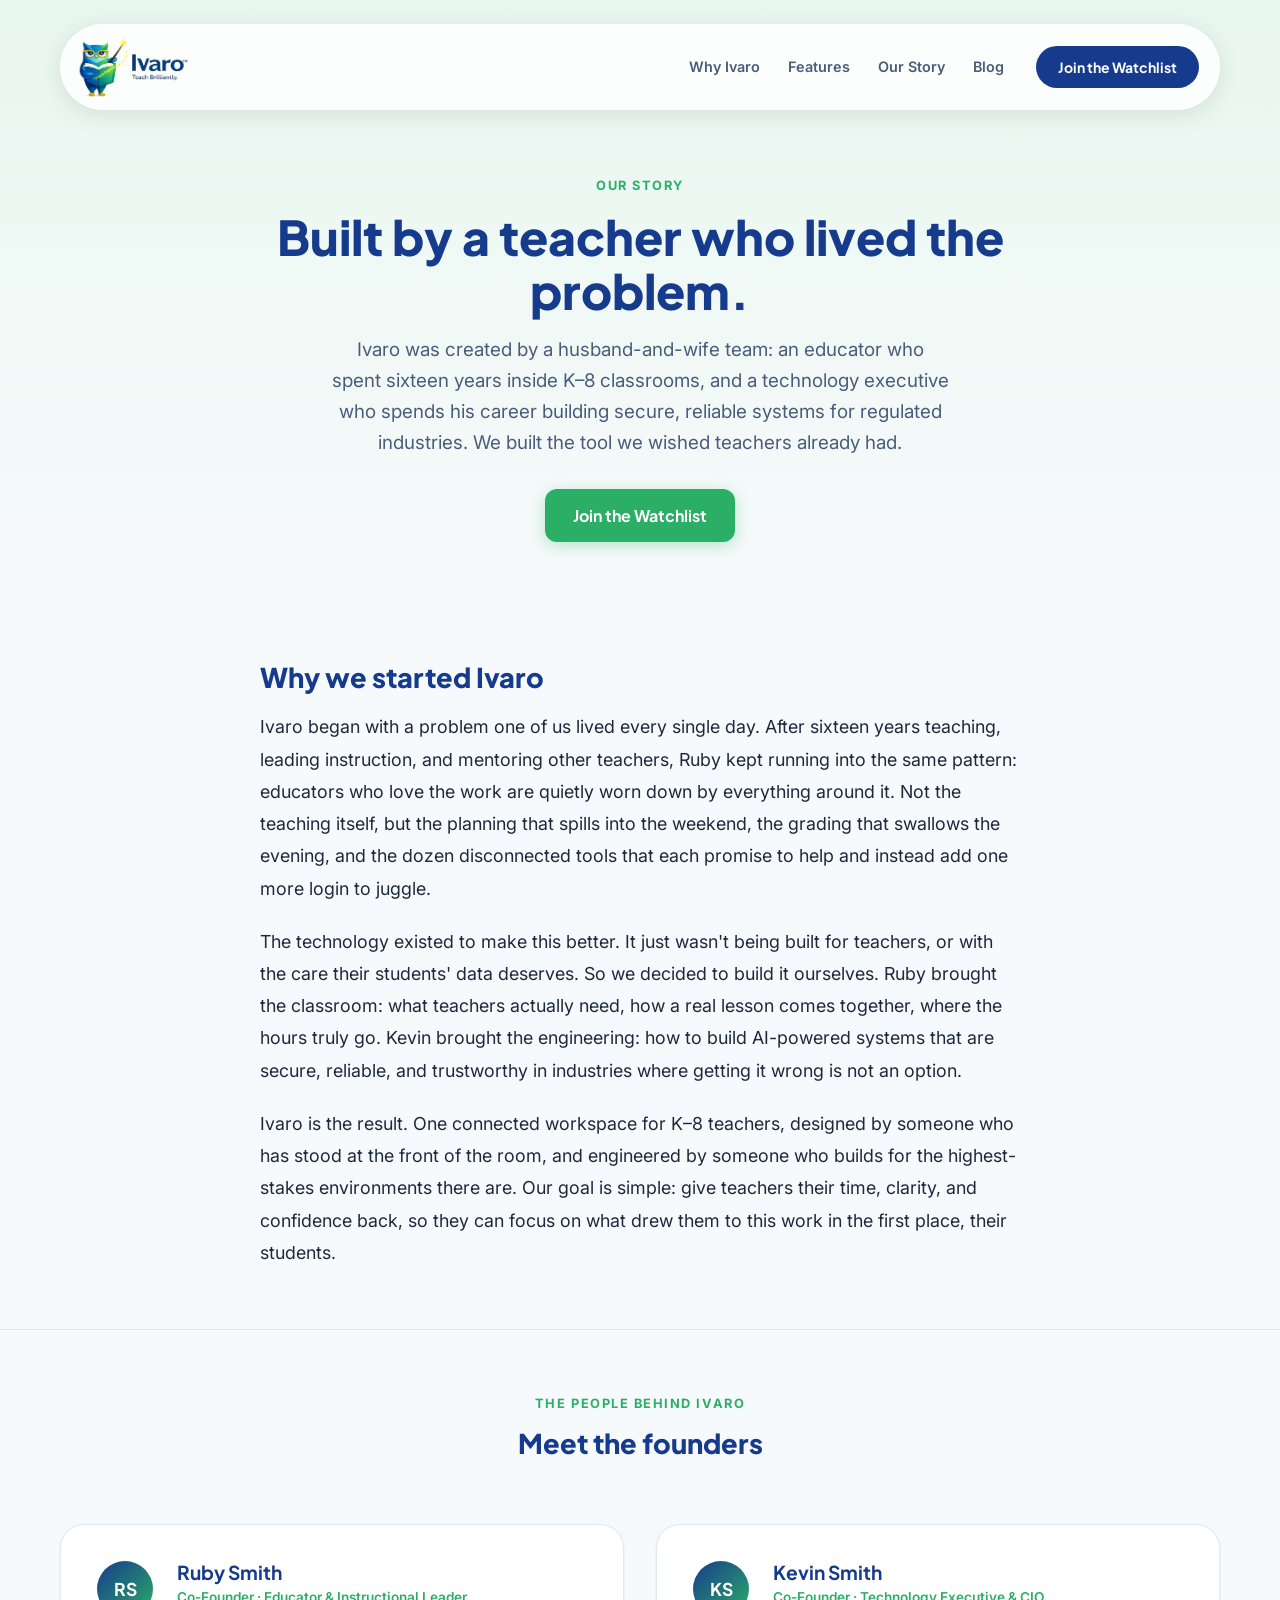
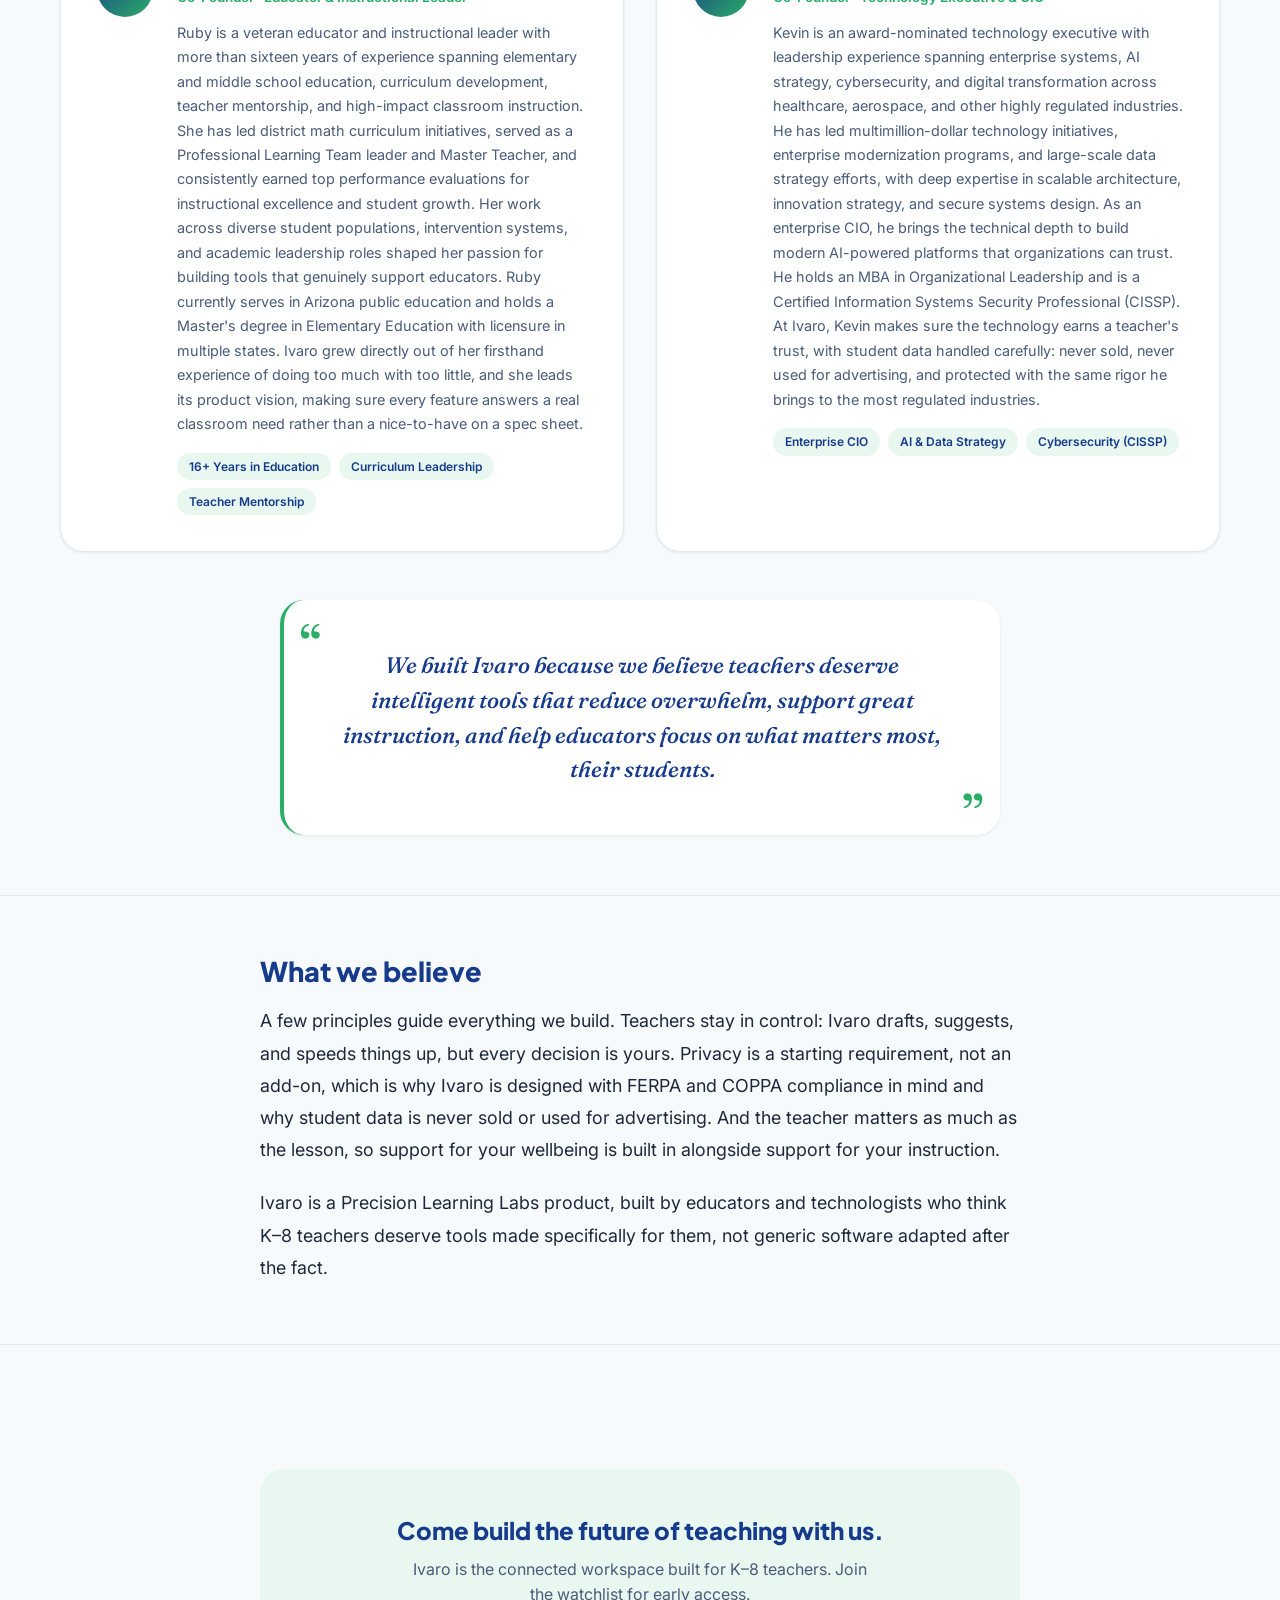
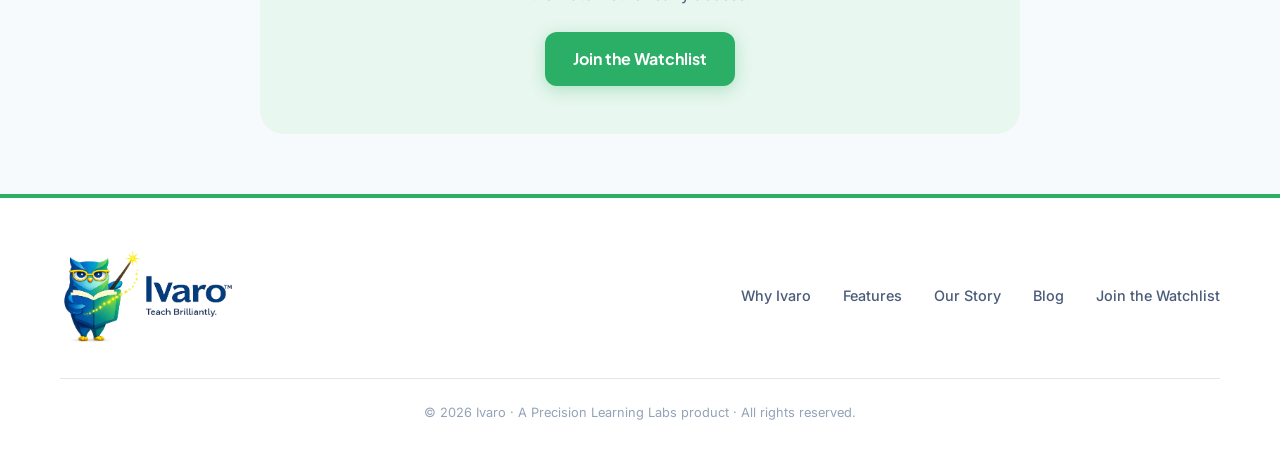
==== about.html @ b4c865b7 "Add About page + repoint Our Story nav + sitemap" ====
<!DOCTYPE html>
<html lang="en">
<head>
  <meta charset="UTF-8" />
  <meta name="viewport" content="width=device-width, initial-scale=1.0" />

  <title>About Ivaro | Built by a Teacher and a Technologist for K–8 Classrooms</title>
  <meta name="description" content="Ivaro was built by Ruby Smith, a 16-year K–8 educator, and Kevin Smith, an enterprise CIO, to give teachers their time, clarity, and confidence back. Meet the founders and the story behind Ivaro." />
  <link rel="canonical" href="https://ivaro.ai/about.html" />

  <meta name="robots" content="index, follow" />
  <link rel="icon" href="assets/ivaro-favicon.png" type="image/png" />
  <meta name="theme-color" content="#173B8C" />

  <!-- Open Graph -->
  <meta property="og:type" content="website" />
  <meta property="og:url" content="https://ivaro.ai/about.html" />
  <meta property="og:title" content="About Ivaro | Built by a Teacher and a Technologist for K–8 Classrooms" />
  <meta property="og:description" content="Ivaro was built by a 16-year K–8 educator and an enterprise CIO to give teachers their time, clarity, and confidence back. Meet the founders and the story behind Ivaro." />
  <meta property="og:image" content="https://ivaro.ai/assets/og-image.png" />
  <meta property="og:image:secure_url" content="https://ivaro.ai/assets/og-image.png" />
  <meta property="og:image:type" content="image/png" />
  <meta property="og:image:width" content="1200" />
  <meta property="og:image:height" content="630" />
  <meta property="og:site_name" content="Ivaro" />

  <!-- Twitter Card -->
  <meta name="twitter:card" content="summary_large_image" />
  <meta name="twitter:title" content="About Ivaro | Built by a Teacher and a Technologist for K–8 Classrooms" />
  <meta name="twitter:description" content="Ivaro was built by a 16-year K–8 educator and an enterprise CIO to give teachers their time, clarity, and confidence back." />
  <meta name="twitter:image" content="https://ivaro.ai/assets/og-image.png" />

  <link rel="preconnect" href="https://fonts.googleapis.com">
  <link rel="preconnect" href="https://fonts.gstatic.com" crossorigin>
  <link href="https://fonts.googleapis.com/css2?family=Inter:wght@400;500;600;700&family=Plus+Jakarta+Sans:wght@600;700;800&family=Fraunces:ital,wght@0,600;1,500;1,600&display=swap" rel="stylesheet">
  <link rel="stylesheet" href="styles.css" />
</head>
<body>

  <!-- NAVBAR -->
  <header class="navbar" id="navbar">
    <div class="nav-inner container">
      <a class="brand" href="index.html" aria-label="Ivaro home">
        <img src="assets/ivaro-logo.png" alt="Ivaro logo" />
      </a>
      <nav class="desktop-nav" aria-label="Main navigation">
        <a href="index.html#why-ivaro">Why Ivaro</a>
        <a href="index.html#features">Features</a>
        <a href="about.html">Our Story</a>
        <a href="blog.html">Blog</a>
      </nav>
      <a class="nav-cta" href="index.html#watchlist">Join the Watchlist</a>
      <button class="menu-toggle" id="menuToggle" aria-label="Open menu" aria-expanded="false">
        <span></span><span></span><span></span>
      </button>
    </div>
  </header>

  <div class="mobile-menu" id="mobileMenu">
    <a href="index.html#why-ivaro">Why Ivaro</a>
    <a href="index.html#features">Features</a>
    <a href="about.html">Our Story</a>
    <a href="blog.html">Blog</a>
    <a class="mobile-cta" href="index.html#watchlist">Join the Watchlist</a>
  </div>

  <main>

    <!-- HERO -->
    <section class="studio-hero">
      <div class="container">
        <p class="eyebrow">Our Story</p>
        <h1>Built by a teacher who lived the problem.</h1>
        <p class="studio-lead">Ivaro was created by a husband-and-wife team: an educator who spent sixteen years inside K–8 classrooms, and a technology executive who spends his career building secure, reliable systems for regulated industries. We built the tool we wished teachers already had.</p>
        <div class="studio-hero-actions">
          <a class="btn btn-primary" href="index.html#watchlist">Join the Watchlist</a>
        </div>
      </div>
    </section>

    <!-- WHY WE STARTED -->
    <section class="studio-section">
      <div class="container-narrow studio-intro">
        <h2>Why we started Ivaro</h2>
        <p>Ivaro began with a problem one of us lived every single day. After sixteen years teaching, leading instruction, and mentoring other teachers, Ruby kept running into the same pattern: educators who love the work are quietly worn down by everything around it. Not the teaching itself, but the planning that spills into the weekend, the grading that swallows the evening, and the dozen disconnected tools that each promise to help and instead add one more login to juggle.</p>
        <p>The technology existed to make this better. It just wasn't being built for teachers, or with the care their students' data deserves. So we decided to build it ourselves. Ruby brought the classroom: what teachers actually need, how a real lesson comes together, where the hours truly go. Kevin brought the engineering: how to build AI-powered systems that are secure, reliable, and trustworthy in industries where getting it wrong is not an option.</p>
        <p>Ivaro is the result. One connected workspace for K–8 teachers, designed by someone who has stood at the front of the room, and engineered by someone who builds for the highest-stakes environments there are. Our goal is simple: give teachers their time, clarity, and confidence back, so they can focus on what drew them to this work in the first place, their students.</p>
      </div>
    </section>

    <!-- FOUNDERS -->
    <section class="studio-section">
      <div class="container">
        <div class="section-heading">
          <p class="eyebrow">The people behind Ivaro</p>
          <h2>Meet the founders</h2>
        </div>
        <div class="founders-grid">
          <article class="founder-card">
            <div class="founder-avatar">RS</div>
            <div class="founder-info">
              <h3>Ruby Smith</h3>
              <p class="founder-role">Co-Founder · Educator &amp; Instructional Leader</p>
              <p class="founder-bio">Ruby is a veteran educator and instructional leader with more than sixteen years of experience spanning elementary and middle school education, curriculum development, teacher mentorship, and high-impact classroom instruction. She has led district math curriculum initiatives, served as a Professional Learning Team leader and Master Teacher, and consistently earned top performance evaluations for instructional excellence and student growth. Her work across diverse student populations, intervention systems, and academic leadership roles shaped her passion for building tools that genuinely support educators. Ruby currently serves in Arizona public education and holds a Master's degree in Elementary Education with licensure in multiple states. Ivaro grew directly out of her firsthand experience of doing too much with too little, and she leads its product vision, making sure every feature answers a real classroom need rather than a nice-to-have on a spec sheet.</p>
              <div class="founder-chips">
                <span>16+ Years in Education</span>
                <span>Curriculum Leadership</span>
                <span>Teacher Mentorship</span>
              </div>
            </div>
          </article>
          <article class="founder-card">
            <div class="founder-avatar">KS</div>
            <div class="founder-info">
              <h3>Kevin Smith</h3>
              <p class="founder-role">Co-Founder · Technology Executive &amp; CIO</p>
              <p class="founder-bio">Kevin is an award-nominated technology executive with leadership experience spanning enterprise systems, AI strategy, cybersecurity, and digital transformation across healthcare, aerospace, and other highly regulated industries. He has led multimillion-dollar technology initiatives, enterprise modernization programs, and large-scale data strategy efforts, with deep expertise in scalable architecture, innovation strategy, and secure systems design. As an enterprise CIO, he brings the technical depth to build modern AI-powered platforms that organizations can trust. He holds an MBA in Organizational Leadership and is a Certified Information Systems Security Professional (CISSP). At Ivaro, Kevin makes sure the technology earns a teacher's trust, with student data handled carefully: never sold, never used for advertising, and protected with the same rigor he brings to the most regulated industries.</p>
              <div class="founder-chips">
                <span>Enterprise CIO</span>
                <span>AI &amp; Data Strategy</span>
                <span>Cybersecurity (CISSP)</span>
              </div>
            </div>
          </article>
        </div>
        <blockquote class="founder-statement">We built Ivaro because we believe teachers deserve intelligent tools that reduce overwhelm, support great instruction, and help educators focus on what matters most, their students.</blockquote>
      </div>
    </section>

    <!-- WHAT WE BELIEVE -->
    <section class="studio-section">
      <div class="container-narrow studio-intro">
        <h2>What we believe</h2>
        <p>A few principles guide everything we build. Teachers stay in control: Ivaro drafts, suggests, and speeds things up, but every decision is yours. Privacy is a starting requirement, not an add-on, which is why Ivaro is designed with FERPA and COPPA compliance in mind and why student data is never sold or used for advertising. And the teacher matters as much as the lesson, so support for your wellbeing is built in alongside support for your instruction.</p>
        <p>Ivaro is a Precision Learning Labs product, built by educators and technologists who think K–8 teachers deserve tools made specifically for them, not generic software adapted after the fact.</p>
      </div>
    </section>

    <!-- CTA -->
    <section class="studio-section">
      <div class="container-narrow">
        <div class="article-cta">
          <h3>Come build the future of teaching with us.</h3>
          <p>Ivaro is the connected workspace built for K–8 teachers. Join the watchlist for early access.</p>
          <a class="btn btn-primary" href="index.html#watchlist">Join the Watchlist</a>
        </div>
      </div>
    </section>

  </main>

  <!-- FOOTER -->
  <footer class="footer">
    <div class="container footer-main">
      <a class="footer-logo-link" href="index.html">
        <img src="assets/ivaro-logo.png" alt="Ivaro Teach Brilliantly" class="footer-full-logo" />
      </a>
      <nav class="footer-links">
        <a href="index.html#why-ivaro">Why Ivaro</a>
        <a href="index.html#features">Features</a>
        <a href="about.html">Our Story</a>
        <a href="blog.html">Blog</a>
        <a href="index.html#watchlist">Join the Watchlist</a>
      </nav>
    </div>
    <div class="container footer-copy">
      <p>© <span id="year"></span> Ivaro · A Precision Learning Labs product · All rights reserved.</p>
    </div>
  </footer>

  <script src="script.js"></script>
</body>
</html>
---- styles.css ----
/* ============================================================
   IVARO.AI — Styles
   Colors: --navy #173B8C · --green #2BAE66 · --green-dark #239557
   Fonts: Plus Jakarta Sans (headings) · Inter (body)
   ============================================================ */

:root {
  --navy: #173B8C;
  --navy-soft: #1E4BA8;
  --green: #2BAE66;
  --green-dark: #239557;
  --green-light: #E8F7EF;
  --gold: #F2A900;
  --gold-deep: #D98F00;
  --gold-light: #FDF1D2;
  --bg: #F7FAFC;
  --white: #ffffff;
  --text: #1E293B;
  --text-soft: #4A5C7A;
  --text-muted: #94A3B8;
  --border: #E2E8F0;
  --shadow-sm: 0 1px 3px rgba(0,0,0,.08);
  --shadow-md: 0 4px 16px rgba(0,0,0,.10);
  --shadow-lg: 0 8px 32px rgba(0,0,0,.12);
  --radius: 16px;
  --radius-lg: 24px;
  --font-head: 'Plus Jakarta Sans', sans-serif;
  --font-accent: 'Fraunces', serif;
}

*, *::before, *::after { box-sizing: border-box; margin: 0; padding: 0; }

html { scroll-behavior: smooth; }

body {
  font-family: 'Inter', sans-serif;
  font-size: 1rem;
  line-height: 1.6;
  color: var(--text);
  background: var(--bg);
  -webkit-font-smoothing: antialiased;
}

h1, h2, h3, h4 {
  font-family: 'Plus Jakarta Sans', sans-serif;
  line-height: 1.15;
  color: var(--navy);
}

a { text-decoration: none; color: inherit; }
img { display: block; max-width: 100%; }
ul { list-style: none; }

/* Visible keyboard focus — accessible and looks intentional */
:focus-visible {
  outline: 3px solid rgba(43,174,102,.5);
  outline-offset: 2px;
  border-radius: 4px;
}

.container {
  width: min(100% - 48px, 1160px);
  margin-inline: auto;
}

.section-pad { padding: 100px 0; }

/* ============================================================
   BUTTONS
   ============================================================ */

.btn {
  display: inline-flex;
  align-items: center;
  justify-content: center;
  padding: 14px 28px;
  border-radius: 12px;
  font-family: 'Plus Jakarta Sans', sans-serif;
  font-weight: 700;
  font-size: 1rem;
  cursor: pointer;
  transition: all .2s ease;
  border: none;
}

.btn-primary {
  background: var(--green);
  color: var(--white);
  box-shadow: 0 4px 16px rgba(43,174,102,.30);
}
.btn-primary:hover { background: var(--green-dark); transform: translateY(-1px); }

.btn-secondary {
  background: var(--white);
  color: var(--navy);
  border: 2px solid rgba(23,59,140,.18);
}
.btn-secondary:hover { background: #F0F4FF; }

/* ============================================================
   NAVBAR
   ============================================================ */

.navbar {
  position: fixed;
  top: 24px;
  left: 50%;
  transform: translateX(-50%);
  width: min(100% - 48px, 1160px);
  z-index: 100;
  background: rgba(255,255,255,.85);
  backdrop-filter: blur(12px);
  -webkit-backdrop-filter: blur(12px);
  border: 1px solid rgba(255,255,255,.6);
  border-radius: 100px;
  box-shadow: 0 4px 24px rgba(0,0,0,.10);
  transition: box-shadow .3s;
}

.navbar.scrolled { box-shadow: 0 4px 32px rgba(0,0,0,.16); }

.nav-inner {
  display: flex;
  align-items: center;
  gap: 32px;
  padding: 10px 20px 10px 16px;
  width: 100%;
}

.brand img {
  height: 64px;
  width: auto;
  object-fit: contain;
}

.desktop-nav {
  display: flex;
  align-items: center;
  gap: 28px;
  margin-left: auto;
}

.desktop-nav a {
  font-size: .9rem;
  font-weight: 600;
  color: var(--text-soft);
  transition: color .2s;
}
.desktop-nav a:hover { color: var(--navy); }

.nav-cta {
  background: var(--navy);
  color: var(--white);
  padding: 10px 22px;
  border-radius: 100px;
  font-family: 'Plus Jakarta Sans', sans-serif;
  font-weight: 700;
  font-size: .875rem;
  white-space: nowrap;
  transition: background .2s;
}
.nav-cta:hover { background: var(--navy-soft); }

.menu-toggle {
  display: none;
  flex-direction: column;
  gap: 5px;
  background: none;
  border: none;
  cursor: pointer;
  padding: 6px;
  margin-left: auto;
}
.menu-toggle span {
  display: block;
  width: 22px;
  height: 2px;
  background: var(--navy);
  border-radius: 2px;
  transition: all .3s;
}

/* MOBILE MENU */
.mobile-menu {
  display: none;
  position: fixed;
  top: 0; left: 0; right: 0;
  background: var(--white);
  padding: 80px 28px 32px;
  z-index: 90;
  box-shadow: var(--shadow-lg);
  flex-direction: column;
  gap: 4px;
  transform: translateY(-100%);
  transition: transform .3s ease;
}
.mobile-menu.open { transform: translateY(0); }
.mobile-menu a {
  padding: 14px 0;
  font-weight: 600;
  color: var(--text);
  border-bottom: 1px solid var(--border);
  font-size: 1.1rem;
}
.mobile-menu .mobile-cta {
  margin-top: 16px;
  background: var(--green);
  color: var(--white);
  text-align: center;
  padding: 16px;
  border-radius: 12px;
  border: none;
}

/* ============================================================
   HERO
   ============================================================ */

.hero {
  padding-top: 160px;
  padding-bottom: 100px;
  position: relative;
  overflow: hidden;
}

.ambient {
  position: absolute;
  border-radius: 50%;
  filter: blur(80px);
  pointer-events: none;
  opacity: .5;
}
.ambient-one {
  width: 600px; height: 600px;
  background: radial-gradient(circle, rgba(43,174,102,.18) 0%, transparent 70%);
  top: -100px; right: -100px;
}
.ambient-two {
  width: 500px; height: 500px;
  background: radial-gradient(circle, rgba(23,59,140,.12) 0%, transparent 70%);
  bottom: -50px; left: -50px;
}

.hero-grid {
  display: grid;
  grid-template-columns: 1fr 1fr;
  gap: 60px;
  align-items: center;
  position: relative;
  z-index: 1;
}

.eyebrow-pill {
  display: inline-flex;
  align-items: center;
  background: var(--green-light);
  color: var(--green-dark);
  font-size: .85rem;
  font-weight: 700;
  padding: 6px 16px;
  border-radius: 100px;
  margin-bottom: 24px;
  letter-spacing: .01em;
}

.hero-copy h1 {
  font-size: clamp(2.6rem, 4.5vw, 3.75rem);
  font-weight: 800;
  color: var(--navy);
  margin-bottom: 14px;
}

.hero-slogan {
  display: inline-block;
  font-family: var(--font-head);
  font-weight: 800;
  font-size: clamp(2.4rem, 4vw, 3.25rem);
  color: var(--navy);
  line-height: 1.05;
  letter-spacing: -.02em;
  margin-top: 12px;
  margin-bottom: 26px;
}

.hero-subtitle {
  font-size: 1.15rem;
  color: var(--text-soft);
  line-height: 1.7;
  max-width: 500px;
  margin-bottom: 32px;
}

.feature-pills {
  display: grid;
  grid-template-columns: 1fr 1fr;
  gap: 12px;
  margin-bottom: 36px;
  max-width: 480px;
}

.pill {
  display: flex;
  align-items: center;
  gap: 12px;
  background: var(--white);
  border: 1px solid var(--border);
  border-radius: 14px;
  padding: 14px 16px;
  font-size: .95rem;
  font-weight: 700;
  color: var(--text);
  box-shadow: var(--shadow-sm);
  transition: border-color .2s ease, box-shadow .2s ease, transform .2s ease;
}
.pill:hover {
  border-color: var(--green);
  box-shadow: var(--shadow-md);
  transform: translateY(-2px);
}
.pill:hover .pill-icon {
  transform: scale(1.06) rotate(-3deg);
}

.pill-icon {
  display: flex;
  align-items: center;
  justify-content: center;
  width: 52px;
  height: 52px;
  flex-shrink: 0;
  transition: transform .25s ease;
}
.pill-icon img {
  width: 52px;
  height: 52px;
  object-fit: contain;
  display: block;
}

.hero-actions {
  display: flex;
  gap: 14px;
  flex-wrap: wrap;
  margin-bottom: 20px;
}

.hero-note {
  font-size: .875rem;
  color: var(--text-muted);
}

.hero-visual {
  position: relative;
  display: flex;
  align-items: center;
  justify-content: center;
}

.owl-glow {
  position: absolute;
  width: 100%;
  height: 100%;
  background: radial-gradient(circle, rgba(43,174,102,.15) 0%, rgba(23,59,140,.08) 50%, transparent 70%);
  border-radius: 50%;
  filter: blur(40px);
}

.owl-img {
  position: relative;
  z-index: 1;
  max-width: 520px;
  width: 100%;
  object-fit: contain;
  animation: float 6s ease-in-out infinite;
}

@keyframes float {
  0%, 100% { transform: translateY(0); }
  50% { transform: translateY(-16px); }
}

/* Sparkle / wand effect */
@keyframes sparkle-pop {
  0%, 100% { opacity: 0; transform: scale(0) rotate(0deg); }
  20% { opacity: 1; transform: scale(1.4) rotate(20deg); }
  60% { opacity: .7; transform: scale(1) rotate(45deg); }
  80% { opacity: 0; transform: scale(.3) rotate(60deg); }
}

.hero-visual::before {
  content: '✦';
  position: absolute;
  font-size: 22px;
  color: var(--green);
  z-index: 2;
  top: 12%;
  right: 18%;
  animation: sparkle-pop 2.8s ease-in-out infinite;
  pointer-events: none;
}

.hero-visual::after {
  content: '✦';
  position: absolute;
  font-size: 14px;
  color: #FBB540;
  z-index: 2;
  top: 26%;
  right: 10%;
  animation: sparkle-pop 2.8s ease-in-out infinite;
  animation-delay: 1.1s;
  pointer-events: none;
}

/* ============================================================
   SECTION HEADINGS
   ============================================================ */

.section-heading {
  text-align: center;
  max-width: 700px;
  margin: 0 auto 64px;
}

.eyebrow {
  display: inline-block;
  font-size: .8rem;
  font-weight: 700;
  letter-spacing: .12em;
  text-transform: uppercase;
  color: var(--green);
  margin-bottom: 14px;
}

.section-heading h2 {
  font-size: clamp(1.9rem, 3.5vw, 2.6rem);
  font-weight: 800;
}

.section-lead {
  margin-top: 16px;
  font-size: 1.05rem;
  color: var(--text-soft);
  line-height: 1.7;
}

/* ============================================================
   WHY IVARO (BEFORE / AFTER)
   ============================================================ */

.why-ivaro { background: var(--white); }

.before-after {
  display: grid;
  grid-template-columns: 1fr 1fr;
  gap: 28px;
}

.before-card, .after-card {
  border-radius: var(--radius-lg);
  padding: 40px;
  box-shadow: var(--shadow-sm);
}

.before-card {
  background: #FFF7F7;
  border: 1px solid #FFD9D9;
}
.after-card {
  background: #F4FFF8;
  border: 1px solid #D5F5E3;
}

.card-label {
  font-size: .75rem;
  font-weight: 800;
  letter-spacing: .12em;
  text-transform: uppercase;
  margin-bottom: 14px;
}
.card-label.red { color: #E53E3E; }
.card-label.green { color: var(--green); }

.before-card h3, .after-card h3 {
  font-size: 1.3rem;
  margin-bottom: 24px;
  color: var(--text);
}

.check-list { display: flex; flex-direction: column; gap: 14px; }

.check-list li {
  display: flex;
  align-items: flex-start;
  gap: 12px;
  font-size: .95rem;
  color: var(--text-soft);
  line-height: 1.5;
}

.check-icon {
  width: 22px; height: 22px;
  border-radius: 50%;
  display: flex;
  align-items: center;
  justify-content: center;
  font-size: .75rem;
  font-weight: 700;
  flex-shrink: 0;
  margin-top: 1px;
}
.check-list.red .check-icon { background: #FED7D7; color: #E53E3E; }
.check-list.green .check-icon { background: var(--green-light); color: var(--green-dark); }

/* ============================================================
   FEATURES
   ============================================================ */

.features-grid {
  display: grid;
  grid-template-columns: repeat(3, 1fr);
  gap: 24px;
}

.feature-card {
  background: var(--white);
  border: 1px solid var(--border);
  border-radius: var(--radius);
  padding: 32px;
  box-shadow: var(--shadow-sm);
  transition: box-shadow .25s, transform .25s;
  display: flex;
  flex-direction: column;
  position: relative;
  scroll-margin-top: 140px;
}
.feature-card:hover {
  box-shadow: var(--shadow-md);
  transform: translateY(-3px);
}

.feature-head {
  display: flex;
  align-items: center;
  gap: 16px;
  margin-bottom: 16px;
}

.feature-icon {
  width: 72px;
  height: 72px;
  flex-shrink: 0;
  display: flex;
  align-items: center;
  justify-content: center;
  transition: transform .3s ease;
}
.feature-card:hover .feature-icon {
  transform: scale(1.06) rotate(-3deg);
}
.feature-icon img {
  width: 72px;
  height: 72px;
  object-fit: contain;
  display: block;
}

.soon-badge {
  position: absolute;
  top: 28px;
  right: 28px;
  background: var(--green-light);
  color: var(--green-dark);
  font-size: .7rem;
  font-weight: 700;
  letter-spacing: .04em;
  text-transform: uppercase;
  padding: 4px 10px;
  border-radius: 100px;
}

.feature-card h3 {
  font-size: 1.1rem;
  margin-bottom: 0;
  color: var(--navy);
  line-height: 1.25;
}

.feature-desc {
  font-size: .9rem;
  color: var(--text-soft);
  line-height: 1.65;
  margin-bottom: 16px;
}

.feature-highlights {
  display: flex;
  flex-direction: column;
  gap: 8px;
  margin-bottom: 18px;
}
.feature-highlights li {
  display: flex;
  align-items: flex-start;
  gap: 8px;
  font-size: .85rem;
  font-weight: 600;
  color: var(--text);
}
.feature-highlights li::before {
  content: '✓';
  color: var(--green);
  font-weight: 800;
  flex-shrink: 0;
}

.feature-more {
  margin-top: auto;
  border-top: 1px solid var(--border);
  padding-top: 14px;
}

.feature-more summary {
  display: flex;
  align-items: center;
  justify-content: space-between;
  gap: 8px;
  cursor: pointer;
  font-size: .85rem;
  font-weight: 700;
  color: var(--navy);
  list-style: none;
}
.feature-more summary::-webkit-details-marker { display: none; }

.feature-more .chevron {
  flex-shrink: 0;
  width: 9px;
  height: 9px;
  border-right: 2px solid var(--navy);
  border-bottom: 2px solid var(--navy);
  transform: rotate(45deg);
  transition: transform .2s ease;
  margin-top: -3px;
}
.feature-more[open] .chevron {
  transform: rotate(-135deg);
  margin-top: 3px;
}

.feature-subgroup-title {
  font-size: .78rem;
  font-weight: 700;
  text-transform: uppercase;
  letter-spacing: .06em;
  color: var(--green-dark);
  margin: 14px 0 6px;
}
.feature-subgroup:first-of-type .feature-subgroup-title { margin-top: 12px; }

.feature-full-list {
  display: flex;
  flex-direction: column;
  gap: 6px;
  font-size: .82rem;
  color: var(--text-soft);
  line-height: 1.5;
}
.feature-full-list li { padding-left: 14px; position: relative; }
.feature-full-list li::before {
  content: '';
  position: absolute;
  left: 0;
  top: .6em;
  width: 4px;
  height: 4px;
  border-radius: 50%;
  background: var(--green);
}

.soon-tag {
  font-size: .68rem;
  font-weight: 700;
  color: var(--green-dark);
  background: var(--green-light);
  padding: 1px 7px;
  border-radius: 100px;
  margin-left: 6px;
  white-space: nowrap;
}


/* ============================================================
   QUOTES
   ============================================================ */

.quotes { background: var(--white); }

.quotes-grid {
  display: grid;
  grid-template-columns: repeat(3, 1fr);
  gap: 24px;
}

.quote-card {
  background: #F8FBFF;
  border: 1px solid var(--border);
  border-radius: var(--radius-lg);
  padding: 36px;
  box-shadow: var(--shadow-sm);
  transition: transform .25s ease, box-shadow .25s ease, border-color .25s ease;
}
.quote-card:hover {
  transform: translateY(-3px);
  box-shadow: var(--shadow-md);
  border-color: rgba(43,174,102,.35);
}

.quote-card p {
  font-family: var(--font-accent);
  font-style: italic;
  font-size: 1.25rem;
  color: var(--navy);
  line-height: 1.5;
}

/* ============================================================
   WATCHLIST
   ============================================================ */

.watchlist {
  background: linear-gradient(135deg, var(--navy) 0%, #1A5276 50%, #1A7A4A 100%);
}

.watchlist-inner {
  display: grid;
  grid-template-columns: 1fr 1fr;
  gap: 64px;
  align-items: center;
}

.watchlist-copy h2 {
  font-size: clamp(1.9rem, 3vw, 2.5rem);
  font-weight: 800;
  color: var(--white);
  margin-bottom: 18px;
}

.watchlist-copy .eyebrow.light { color: var(--green); }

.watchlist-copy > p {
  color: rgba(255,255,255,.85);
  font-size: 1.05rem;
  line-height: 1.7;
  margin-bottom: 28px;
}

.watchlist-perks { display: flex; flex-direction: column; gap: 12px; }
.watchlist-perks li {
  display: flex;
  align-items: center;
  gap: 12px;
  color: rgba(255,255,255,.9);
  font-size: .95rem;
  font-weight: 500;
}
.watchlist-perks li span {
  color: var(--green);
  font-weight: 800;
  font-size: 1rem;
}

.coming-soon-box {
  text-align: center;
  padding: 48px 32px;
}
.coming-soon-icon {
  color: var(--green);
  margin-bottom: 16px;
  display: flex;
  justify-content: center;
}
.coming-soon-icon svg { width: 48px; height: 48px; }
.coming-soon-box h3 {
  font-family: var(--font-head);
  font-size: 1.5rem;
  color: var(--navy);
  margin-bottom: 12px;
}
.coming-soon-box p {
  color: var(--text-soft);
  font-size: 1rem;
  line-height: 1.6;
  max-width: 320px;
  margin: 0 auto;
}

.watchlist-form {
  background: var(--white);
  border-radius: var(--radius-lg);
  padding: 40px;
  box-shadow: 0 16px 48px rgba(0,0,0,.25);
}

/* MailerLite form overrides */
.ml-embedded .ml-form-embedWrapper {
  border-radius: var(--radius) !important;
}
.ml-embedded .ml-form-embedBody {
  padding: 0 !important;
}
.ml-embedded h4 { display: none !important; }

/* ============================================================
   BEFORE / AFTER IMAGE
   ============================================================ */

.before-after-image {
  margin-top: 48px;
  display: flex;
  flex-direction: column;
  gap: 16px;
}

.before-after-img {
  width: 100%;
  border-radius: var(--radius-lg);
  box-shadow: var(--shadow-md);
  display: block;
}

.mobile-only { display: none; }
.desktop-only { display: block; }

@media (max-width: 680px) {
  .desktop-only { display: none; }
  .mobile-only { display: block; }
}

/* ============================================================
   HERO HIGHLIGHT WORDS
   ============================================================ */

.hw {
  color: var(--green);
}

/* ============================================================
   BRAND STRIP
   ============================================================ */

.brand-strip {
  background: var(--bg);
  border-top: 1px solid var(--border);
  border-bottom: 1px solid var(--border);
  padding: 40px 0;
}

.brand-strip-inner {
  display: flex;
  flex-direction: column;
  align-items: center;
  gap: 16px;
  text-align: center;
}

.brand-strip-logo {
  height: 120px;
  width: auto;
}

.brand-strip-tagline {
  font-size: 1rem;
  color: var(--text-soft);
  max-width: 480px;
  line-height: 1.6;
}

/* ============================================================
   BEFORE / AFTER MOCKUPS
   ============================================================ */

.card-mockup {
  border-radius: 12px;
  padding: 16px;
  margin: 20px 0;
}

.before-mockup {
  background: #FFF7F7;
  border: 1px solid #FFD9D9;
  display: flex;
  flex-wrap: wrap;
  gap: 8px;
}

.mock-tab {
  background: white;
  border: 1px solid #f0c0c0;
  border-radius: 8px;
  padding: 6px 12px;
  font-size: 0.8rem;
  color: #c0524a;
  font-weight: 500;
}

.after-mockup {
  background: var(--green-light);
  border: 1px solid #C3EDDB;
  overflow: hidden;
}

.mock-workspace-header {
  background: var(--navy);
  color: white;
  padding: 8px 14px;
  font-size: 0.8rem;
  font-weight: 600;
  display: flex;
  align-items: center;
  gap: 8px;
  border-radius: 8px 8px 0 0;
}

.mock-dot {
  width: 8px;
  height: 8px;
  border-radius: 50%;
  background: var(--green);
  display: inline-block;
}

.mock-workspace-body {
  padding: 12px 14px;
  display: flex;
  flex-direction: column;
  gap: 8px;
}

.mock-row {
  font-size: 0.8rem;
  color: var(--text);
  display: flex;
  align-items: center;
  gap: 8px;
  background: white;
  border-radius: 8px;
  padding: 6px 10px;
}

.mock-check {
  color: var(--green);
  font-weight: 700;
}

/* ============================================================
   TRUST BAR
   ============================================================ */

.trust-bar {
  background: var(--navy);
}

.trust-bar-inner {
  display: flex;
  align-items: flex-start;
  gap: 40px;
}

.trust-item {
  display: flex;
  align-items: flex-start;
  gap: 16px;
  flex: 1;
}

.trust-icon {
  color: var(--green);
  flex-shrink: 0;
  margin-top: 2px;
  line-height: 0;
}
.trust-icon svg { width: 30px; height: 30px; }

.trust-label {
  font-family: var(--font-accent);
  font-style: italic;
  font-weight: 600;
  font-size: 1.3rem;
  color: var(--white);
  margin-bottom: 6px;
}

.trust-text {
  font-size: 1.02rem;
  color: rgba(255,255,255,0.85);
  line-height: 1.6;
}

.trust-divider {
  width: 1px;
  background: rgba(255,255,255,0.15);
  align-self: stretch;
  flex-shrink: 0;
}

/* ============================================================
   FOUNDERS
   ============================================================ */

.founders {
  background: var(--bg);
}

.founders-grid {
  display: grid;
  grid-template-columns: 1fr 1fr;
  gap: 32px;
  margin-top: 48px;
}

.founder-card {
  background: var(--white);
  border: 1px solid var(--border);
  border-radius: var(--radius-lg);
  padding: 36px;
  display: flex;
  gap: 24px;
  align-items: flex-start;
  box-shadow: var(--shadow-sm);
  transition: transform .25s ease, box-shadow .25s ease, border-color .25s ease;
}
.founder-card:hover {
  transform: translateY(-3px);
  box-shadow: var(--shadow-md);
  border-color: rgba(43,174,102,.35);
}

.founder-avatar {
  width: 56px;
  height: 56px;
  border-radius: 50%;
  background: linear-gradient(135deg, var(--navy), var(--green));
  color: white;
  font-family: var(--font-head);
  font-weight: 700;
  font-size: 1.1rem;
  display: flex;
  align-items: center;
  justify-content: center;
  flex-shrink: 0;
}

.founder-info h3 {
  font-family: var(--font-head);
  font-size: 1.2rem;
  color: var(--navy);
  margin-bottom: 4px;
}

.founder-role {
  font-size: 0.85rem;
  color: var(--green);
  font-weight: 600;
  margin-bottom: 12px;
}

.founder-bio {
  font-size: 0.9rem;
  color: var(--text-soft);
  line-height: 1.7;
  margin-bottom: 16px;
}

.founder-chips {
  display: flex;
  flex-wrap: wrap;
  gap: 8px;
}

.founder-chips span {
  background: var(--green-light);
  color: var(--navy);
  font-size: 0.75rem;
  font-weight: 600;
  padding: 4px 12px;
  border-radius: 100px;
}

.founder-statement {
  position: relative;
  text-align: center;
  font-family: var(--font-accent);
  font-size: 1.4rem;
  font-weight: 500;
  color: var(--navy);
  font-style: italic;
  max-width: 720px;
  margin: 48px auto 0;
  line-height: 1.55;
  padding: 48px 56px;
  background: var(--white);
  border-radius: var(--radius-lg);
  border-left: 4px solid var(--green);
  box-shadow: var(--shadow-sm);
}

.founder-statement::before,
.founder-statement::after {
  font-family: var(--font-accent);
  font-style: normal;
  font-weight: 600;
  font-size: 3rem;
  color: var(--green);
  line-height: 0;
  position: absolute;
}
.founder-statement::before {
  content: '\201C';
  top: 44px;
  left: 16px;
}
.founder-statement::after {
  content: '\201D';
  bottom: 22px;
  right: 16px;
}

/* ============================================================
   FOOTER
   ============================================================ */

.footer {
  background: var(--white);
  border-top: 4px solid var(--green);
  padding: 48px 0 32px;
}

.footer-main {
  display: flex;
  justify-content: space-between;
  align-items: center;
  gap: 40px;
  padding-bottom: 32px;
  border-bottom: 1px solid var(--border);
}

.footer-logo-link {
  display: block;
  flex-shrink: 0;
}

.footer-full-logo {
  height: 100px;
  width: auto;
  display: block;
}

.footer-links {
  display: flex;
  gap: 32px;
  flex-wrap: wrap;
  justify-content: flex-end;
}

.footer-links a {
  color: var(--text-soft);
  font-size: .9rem;
  font-weight: 500;
  transition: color .2s;
}

.footer-links a:hover { color: var(--green); }

.footer-copy {
  padding-top: 24px;
  text-align: center;
}

.footer-copy p {
  color: var(--text-muted);
  font-size: .8rem;
}

/* ============================================================
   REVEAL ANIMATIONS
   ============================================================ */

.reveal {
  opacity: 0;
  transform: translateY(28px);
  transition: opacity .7s ease, transform .7s ease;
}
.reveal.visible {
  opacity: 1;
  transform: translateY(0);
}
.delay-1 { transition-delay: .15s; }
.delay-2 { transition-delay: .30s; }

/* Respect users who prefer less motion (accessibility) */
@media (prefers-reduced-motion: reduce) {
  *, *::before, *::after {
    animation-duration: .01ms !important;
    animation-iteration-count: 1 !important;
    transition-duration: .01ms !important;
    scroll-behavior: auto !important;
  }
}

/* ============================================================
   RESPONSIVE — TABLET (max 980px)
   ============================================================ */

@media (max-width: 980px) {
  .section-pad { padding: 80px 0; }
  .desktop-nav, .nav-cta { display: none; }
  .menu-toggle { display: flex; }
  .mobile-menu { display: flex; }

  .hero { padding-top: 130px; }
  .hero-grid { grid-template-columns: 1fr; gap: 48px; }
  .hero-visual { order: -1; }
  .owl-img { max-width: 340px; margin: 0 auto; }
  .feature-pills { max-width: 100%; }

  .before-after { grid-template-columns: 1fr; }
  .features-grid { grid-template-columns: 1fr 1fr; }
  .quotes-grid { grid-template-columns: 1fr; }
  .watchlist-inner { grid-template-columns: 1fr; }
  .footer-inner { flex-direction: column; gap: 24px; }
  .trust-bar-inner { flex-direction: column; gap: 32px; }
  .trust-divider { width: 100%; height: 1px; align-self: auto; }
  .founders-grid { grid-template-columns: 1fr; }
  .footer-bottom { gap: 20px; }
}

/* ============================================================
   RESPONSIVE — MOBILE (max 620px)
   ============================================================ */

@media (max-width: 620px) {
  .container { width: min(100% - 28px, 1160px); }
  .section-pad { padding: 64px 0; }

  .navbar { top: 12px; width: min(100% - 24px, 1160px); }
  .brand img { height: 52px; }
  .hero { padding-top: 110px; }
  .feature-card { scroll-margin-top: 100px; }
  .hero-copy h1 { font-size: 2.2rem; }
  .feature-pills { grid-template-columns: 1fr; }
  .hero-actions { flex-direction: column; }
  .hero-actions .btn { width: 100%; text-align: center; }
  .owl-img { max-width: 250px; }
  .features-grid { grid-template-columns: 1fr; }
  .before-card, .after-card { padding: 28px; }
  .watchlist-form { padding: 28px; }
  .founder-card { flex-direction: column; }
  .footer-full-logo { height: 90px; }
  .founder-statement { font-size: 1.05rem; padding: 40px 24px 28px; }
  .founder-statement::before { top: 12px; left: 12px; font-size: 2.25rem; }
  .founder-statement::after { bottom: 8px; right: 12px; font-size: 2.25rem; }
  .footer-links { gap: 16px; }
  .section-heading h2 { font-size: 1.75rem; }
  @keyframes float { 0%, 100% { transform: none; } }
  .hero-visual::before,
  .hero-visual::after { display: none; }
}

/* ============================================================
   BLOG — index + article pages
   ============================================================ */

.nav-current { color: var(--navy) !important; font-weight: 700; }

.container-narrow {
  width: min(100% - 48px, 760px);
  margin-inline: auto;
}

/* Blog index hero */
.blog-hero {
  padding: 180px 0 56px;
  text-align: center;
  background: linear-gradient(180deg, var(--green-light) 0%, var(--bg) 100%);
}
.blog-hero h1 {
  font-size: clamp(2.2rem, 5vw, 3.2rem);
  font-weight: 800;
}
.blog-hero-lead {
  max-width: 620px;
  margin: 18px auto 0;
  font-size: 1.1rem;
  color: var(--text-soft);
}

/* Blog index grid */
.blog-list { padding: 56px 0 100px; }
.blog-grid {
  display: grid;
  grid-template-columns: repeat(3, 1fr);
  gap: 28px;
}
.post-card {
  background: var(--white);
  border: 1px solid var(--border);
  border-radius: var(--radius);
  box-shadow: var(--shadow-sm);
  overflow: hidden;
  transition: box-shadow .25s ease, transform .25s ease;
}
.post-card:hover {
  box-shadow: var(--shadow-md);
  transform: translateY(-4px);
}
.post-card-link { display: block; height: 100%; }
.post-card-cover {
  position: relative;
  min-height: 232px;
  display: flex;
  flex-direction: column;
  justify-content: space-between;
  gap: 18px;
  padding: 24px 26px;
  background-size: cover;
  background-position: center;
  overflow: hidden;
}
.post-card-cover::after {
  content: "";
  position: absolute;
  top: -40px;
  right: -40px;
  width: 180px;
  height: 180px;
  border-radius: 50%;
  background: rgba(255,255,255,.08);
  pointer-events: none;
}
.cover-navy  { background: linear-gradient(135deg, var(--navy) 0%, var(--navy-soft) 100%); }
.cover-green { background: linear-gradient(135deg, var(--green-dark) 0%, var(--green) 100%); }
.cover-gold  { background: linear-gradient(135deg, var(--gold-deep) 0%, var(--gold) 100%); }
.post-tag {
  align-self: flex-start;
  display: inline-block;
  background: rgba(255,255,255,.92);
  color: var(--navy);
  font-family: var(--font-head);
  font-size: .72rem;
  font-weight: 700;
  letter-spacing: .04em;
  text-transform: uppercase;
  padding: 5px 12px;
  border-radius: 100px;
  position: relative;
  z-index: 1;
}
.post-cover-title {
  position: relative;
  z-index: 1;
  font-family: var(--font-head);
  font-size: 1.32rem;
  font-weight: 800;
  line-height: 1.28;
  color: #fff;
}
.post-card-body { padding: 22px 24px 26px; }
.post-card-body h3 {
  font-size: 1.2rem;
  font-weight: 700;
  line-height: 1.3;
}
.post-excerpt {
  color: var(--text-soft);
  font-size: .95rem;
  line-height: 1.6;
}
.post-meta {
  margin-top: 18px;
  display: flex;
  align-items: center;
  gap: 8px;
  color: var(--text-muted);
  font-size: .82rem;
  font-weight: 500;
}
.post-meta-dot { color: var(--text-muted); }
.blog-empty-note {
  margin-top: 48px;
  text-align: center;
  color: var(--text-muted);
  font-size: .95rem;
}

/* Article page */
.article-wrap { padding: 150px 0 100px; }
.article-header { text-align: left; margin-bottom: 40px; }
.back-link {
  display: inline-block;
  color: var(--green-dark);
  font-family: var(--font-head);
  font-weight: 700;
  font-size: .9rem;
  margin-bottom: 24px;
}
.back-link:hover { color: var(--green); }
.post-tag-inline {
  background: var(--green-light);
  color: var(--green-dark);
  margin-bottom: 18px;
}
.article-header h1 {
  font-size: clamp(2rem, 4.5vw, 2.9rem);
  font-weight: 800;
  line-height: 1.15;
}
.article-standfirst {
  margin-top: 18px;
  font-size: 1.2rem;
  color: var(--text-soft);
  line-height: 1.5;
}
.article-byline {
  margin-top: 24px;
  display: flex;
  flex-wrap: wrap;
  align-items: center;
  gap: 8px;
  color: var(--text-muted);
  font-size: .9rem;
  font-weight: 500;
}

/* Article body typography */
.article-body { font-size: 1.12rem; line-height: 1.8; color: var(--text); }
.article-body > * + * { margin-top: 1.5rem; }
.article-body h2 {
  font-size: 1.65rem;
  font-weight: 800;
  margin-top: 2.6rem;
}
.article-body h3 {
  font-size: 1.3rem;
  font-weight: 700;
  margin-top: 2rem;
}
.article-body p { color: var(--text); }
.article-body a { color: var(--green-dark); font-weight: 600; text-decoration: underline; text-underline-offset: 3px; }
.article-body a:hover { color: var(--green); }
.article-body strong { font-weight: 700; color: var(--navy); }
.article-body ul, .article-body ol { padding-left: 1.4rem; }
.article-body ul { list-style: disc; }
.article-body ol { list-style: decimal; }
.article-body li + li { margin-top: .5rem; }
.article-body blockquote {
  border-left: 4px solid var(--green);
  background: var(--green-light);
  padding: 20px 24px;
  border-radius: 0 12px 12px 0;
  font-family: var(--font-accent);
  font-style: italic;
  font-size: 1.25rem;
  color: var(--navy);
}
.article-figure { margin: 2rem 0; }
.article-figure img { border-radius: var(--radius); width: 100%; }
.article-figure figcaption {
  margin-top: 10px;
  text-align: center;
  color: var(--text-muted);
  font-size: .85rem;
}

/* Article end CTA */
.article-cta {
  margin-top: 64px;
  text-align: center;
  background: var(--green-light);
  border-radius: var(--radius-lg);
  padding: 48px 32px;
}
.article-cta h3 { font-size: 1.5rem; font-weight: 800; }
.article-cta p { margin: 12px auto 24px; max-width: 460px; color: var(--text-soft); }

@media (max-width: 980px) {
  .blog-grid { grid-template-columns: repeat(2, 1fr); }
}
@media (max-width: 620px) {
  .blog-hero { padding: 140px 0 40px; }
  .blog-list { padding: 40px 0 64px; }
  .blog-grid { grid-template-columns: 1fr; }
  .article-wrap { padding: 120px 0 64px; }
  .article-body { font-size: 1.05rem; }
}

/* ============================================================
   STUDIO PAGES
   ============================================================ */
.studio-hero {
  padding: 172px 0 60px;
  background: linear-gradient(180deg, var(--green-light), var(--bg));
  text-align: center;
}
.studio-hero .container { max-width: 760px; }
.studio-icon {
  width: 92px;
  height: 92px;
  object-fit: contain;
  display: block;
  margin: 0 auto 20px;
}
.studio-hero h1 {
  font-size: clamp(2.1rem, 4vw, 3rem);
  font-weight: 800;
  color: var(--navy);
  line-height: 1.12;
}
.studio-lead {
  max-width: 620px;
  margin: 16px auto 0;
  font-size: 1.18rem;
  line-height: 1.65;
  color: var(--text-soft);
}
.studio-hero-actions { margin-top: 30px; }

.studio-section { padding: 60px 0; }
.studio-section + .studio-section { border-top: 1px solid var(--border); }
.studio-section h2 {
  font-size: 1.7rem;
  font-weight: 800;
  color: var(--navy);
  margin-bottom: 18px;
}
.studio-intro p {
  font-size: 1.12rem;
  line-height: 1.8;
  color: var(--text);
}
.studio-intro p + p { margin-top: 1.3rem; }

.studio-features {
  list-style: none;
  margin: 0;
  padding: 0;
  display: grid;
  grid-template-columns: 1fr 1fr;
  gap: 14px 32px;
}
.studio-features li {
  position: relative;
  padding-left: 32px;
  font-size: 1.02rem;
  line-height: 1.5;
  color: var(--text);
}
.studio-features li::before {
  content: "";
  position: absolute;
  left: 0;
  top: 1px;
  width: 20px;
  height: 20px;
  background: url('data:image/svg+xml;utf8,<svg xmlns="http://www.w3.org/2000/svg" viewBox="0 0 20 20"><circle cx="10" cy="10" r="10" fill="%232BAE66"/><path d="M5.8 10.4l2.6 2.6 5.4-5.8" fill="none" stroke="white" stroke-width="1.9" stroke-linecap="round" stroke-linejoin="round"/></svg>') no-repeat center / contain;
}

/* Read more (intro) */
.studio-readmore { margin-top: 1.3rem; }
.studio-readmore > summary {
  list-style: none;
  cursor: pointer;
  display: inline-flex;
  align-items: center;
  gap: 6px;
  color: var(--green-dark);
  font-family: var(--font-head);
  font-weight: 700;
  font-size: 1rem;
  width: fit-content;
}
.studio-readmore > summary::-webkit-details-marker { display: none; }
.studio-readmore > summary::after {
  content: "";
  width: 15px;
  height: 15px;
  background: url('data:image/svg+xml;utf8,<svg xmlns="http://www.w3.org/2000/svg" viewBox="0 0 24 24" fill="none" stroke="%23239557" stroke-width="2.6" stroke-linecap="round" stroke-linejoin="round"><path d="M6 9l6 6 6-6"/></svg>') no-repeat center / contain;
  transition: transform .25s ease;
}
.studio-readmore[open] > summary::after { transform: rotate(180deg); }
.studio-readmore[open] > summary { margin-bottom: 1.3rem; }
.studio-readmore p {
  font-size: 1.12rem;
  line-height: 1.8;
  color: var(--text);
}
.studio-readmore p + p { margin-top: 1.3rem; }

/* FAQ accordion */
.studio-faq-item { border-top: 1px solid var(--border); }
.studio-faq-item:first-of-type { border-top: none; }
.studio-faq-item > summary {
  list-style: none;
  cursor: pointer;
  display: flex;
  justify-content: space-between;
  align-items: center;
  gap: 16px;
  padding: 22px 0;
  font-family: var(--font-head);
  font-size: 1.18rem;
  font-weight: 700;
  color: var(--navy);
}
.studio-faq-item:first-of-type > summary { padding-top: 0; }
.studio-faq-item > summary::-webkit-details-marker { display: none; }
.studio-faq-item > summary::after {
  content: "";
  flex: 0 0 auto;
  width: 22px;
  height: 22px;
  background: url('data:image/svg+xml;utf8,<svg xmlns="http://www.w3.org/2000/svg" viewBox="0 0 24 24" fill="none" stroke="%23173B8C" stroke-width="2.4" stroke-linecap="round" stroke-linejoin="round"><path d="M6 9l6 6 6-6"/></svg>') no-repeat center / contain;
  transition: transform .25s ease;
}
.studio-faq-item[open] > summary::after { transform: rotate(180deg); }
.studio-faq-item p { color: var(--text-soft); line-height: 1.7; margin: 0; padding-bottom: 22px; }

.feature-link {
  display: inline-block;
  margin-top: 16px;
  color: var(--green-dark);
  font-family: var(--font-head);
  font-weight: 700;
  font-size: .95rem;
  text-decoration: none;
  transition: color .2s ease, transform .2s ease;
}
.feature-link:hover { color: var(--green); transform: translateX(3px); }

@media (max-width: 620px) {
  .studio-hero { padding: 132px 0 44px; }
  .studio-section { padding: 44px 0; }
  .studio-features { grid-template-columns: 1fr; }
}
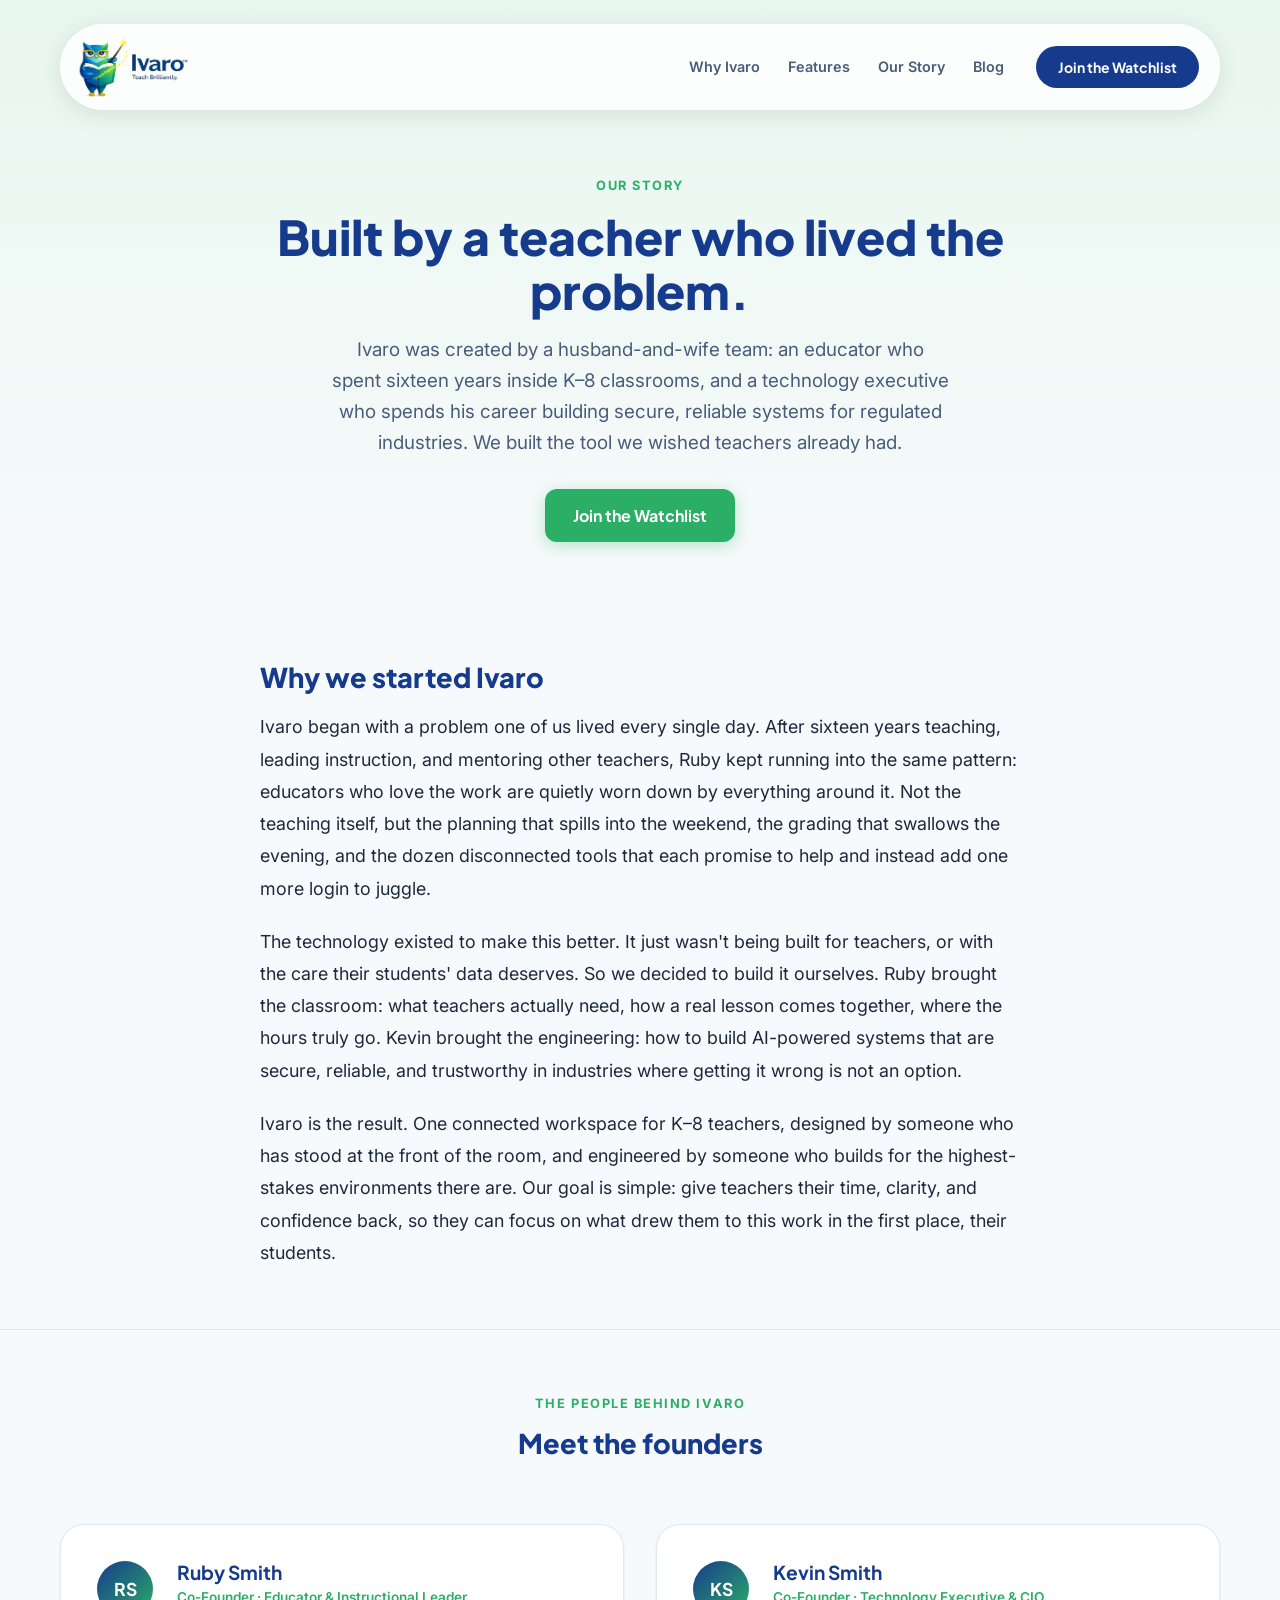
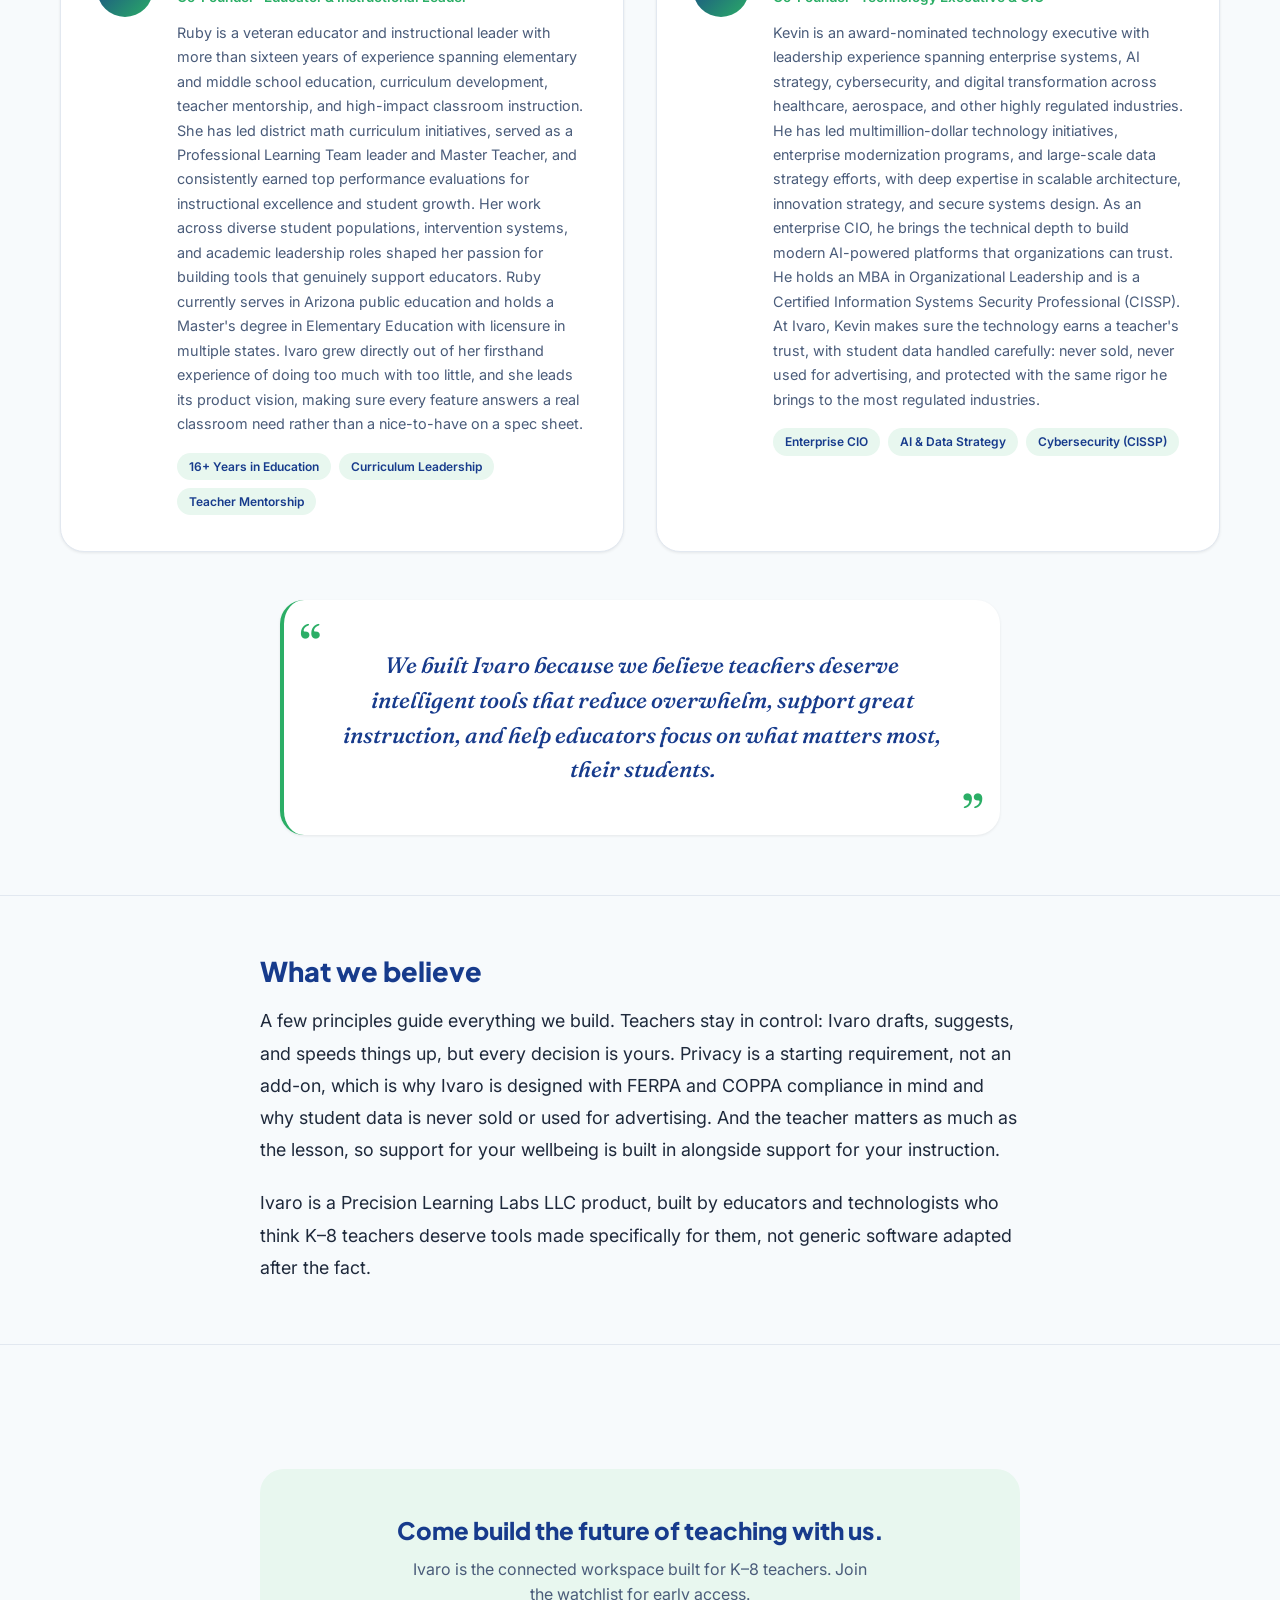
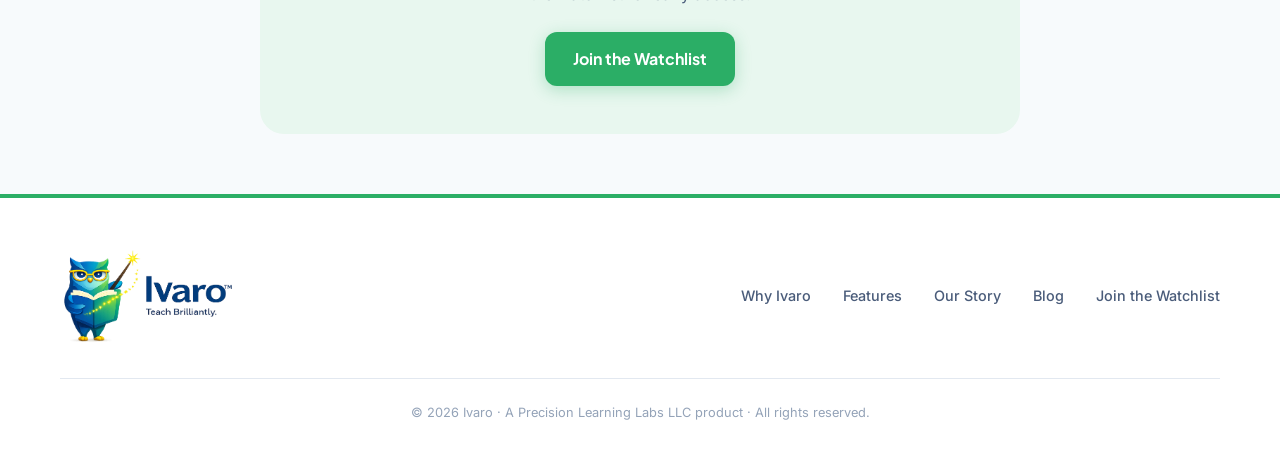
==== commit ab192b24: "Precision Learning Labs LLC" ====
--- a/about.html
+++ b/about.html
@@ -132,7 +132,7 @@
       <div class="container-narrow studio-intro">
         <h2>What we believe</h2>
         <p>A few principles guide everything we build. Teachers stay in control: Ivaro drafts, suggests, and speeds things up, but every decision is yours. Privacy is a starting requirement, not an add-on, which is why Ivaro is designed with FERPA and COPPA compliance in mind and why student data is never sold or used for advertising. And the teacher matters as much as the lesson, so support for your wellbeing is built in alongside support for your instruction.</p>
-        <p>Ivaro is a Precision Learning Labs product, built by educators and technologists who think K–8 teachers deserve tools made specifically for them, not generic software adapted after the fact.</p>
+        <p>Ivaro is a Precision Learning Labs LLC product, built by educators and technologists who think K–8 teachers deserve tools made specifically for them, not generic software adapted after the fact.</p>
       </div>
     </section>
 
@@ -164,7 +164,7 @@
       </nav>
     </div>
     <div class="container footer-copy">
-      <p>© <span id="year"></span> Ivaro · A Precision Learning Labs product · All rights reserved.</p>
+      <p>© <span id="year"></span> Ivaro · A Precision Learning Labs LLC product · All rights reserved.</p>
     </div>
   </footer>
 
